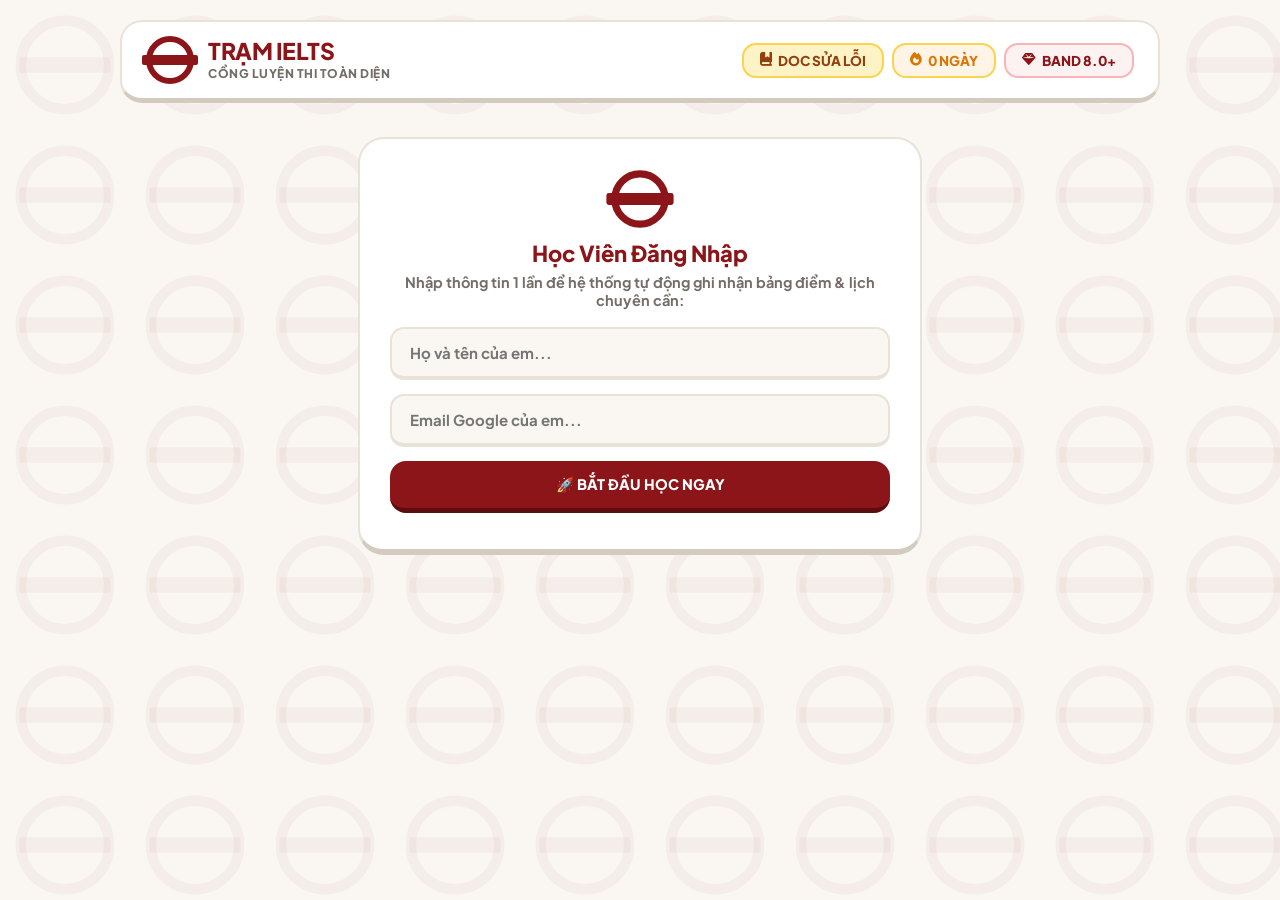
==== index.html @ 25948cd1 "Update index.html" ====
<!DOCTYPE html>
<html lang="vi">
<head>
  <meta charset="UTF-8">
  <meta name="viewport" content="width=device-width, initial-scale=1.0">
  <title>Trạm IELTS - Cổng Luyện Thi Toàn Diện</title>
  
  <!-- Font Plus Jakarta Sans: Chuẩn nét Duolingo, hỗ trợ 100% tiếng Việt -->
  <link rel="preconnect" href="https://fonts.googleapis.com">
  <link rel="preconnect" href="https://fonts.gstatic.com" crossorigin>
  <link href="https://fonts.googleapis.com/css2?family=Plus+Jakarta+Sans:wght@600;700;800;900&display=swap" rel="stylesheet">
  <link rel="stylesheet" href="https://cdnjs.cloudflare.com/ajax/libs/font-awesome/6.4.0/css/all.min.css">
  
  <link rel="stylesheet" href="css/base.css">
  <link rel="stylesheet" href="css/components.css">
  <link rel="stylesheet" href="curriculum-system/style-system.css">

  <style>
    /* ===================================================
       DUOLINGO X TRẠM IELTS THEME SYSTEM (CHỮ TO RÕ NÉT)
    =================================================== */
    :root {
      --bg-card: #FFFFFF;
      --bg-subcard: #F7F4EE;
      --border-color: #E6E0D6;
      --text-main: #261F1D;
      --text-muted: #756D68;
      --primary-blue: #0284C7;

      --bg-cream: #FAF7F2;
      --tram-red: #8B1518;
      --tram-red-hover: #A01B20;
      --tram-red-shadow: #5E0C0E;
      --duo-border: #E8E2D8;
      --duo-shadow: #D3CBC0;
    }

    body {
      background-color: var(--bg-cream) !important;
      background-image: url('data:image/svg+xml;utf8,<svg xmlns="http://www.w3.org/2000/svg" width="120" height="120" viewBox="0 0 100 100"><circle cx="50" cy="50" r="34" fill="none" stroke="%238B1518" stroke-width="8" opacity="0.045"/><rect x="15" y="44" width="70" height="12" rx="2" fill="%238B1518" opacity="0.045"/></svg>');
      background-repeat: repeat;
      background-size: 130px 130px;
      color: var(--text-main);
      font-family: 'Plus Jakarta Sans', system-ui, -apple-system, sans-serif !important;
      margin: 0;
      padding: 0;
    }

    .main-container {
      max-width: 1040px;
      margin: 0 auto;
      padding: 20px 18px 70px 18px;
    }

    /* TOP BAR DUOLINGO */
    .duo-topbar {
      display: flex;
      justify-content: space-between;
      align-items: center;
      background: #FFFFFF;
      border: 2.5px solid var(--duo-border);
      border-bottom: 5px solid var(--duo-shadow);
      border-radius: 22px;
      padding: 14px 24px;
      margin-bottom: 24px;
    }
    .brand-wrap { display: flex; align-items: center; gap: 14px; }
    .tram-roundel {
      width: 48px; height: 48px; border-radius: 50%; border: 6.5px solid var(--tram-red);
      position: relative; display: flex; align-items: center; justify-content: center;
      box-sizing: border-box; background: #FFFFFF; flex-shrink: 0;
    }
    .tram-roundel::after { content: ''; position: absolute; width: 56px; height: 10px; background: var(--tram-red); border-radius: 2px; }
    .brand-name { font-size: 23px; font-weight: 900; color: var(--tram-red); line-height: 1; letter-spacing: -0.5px; }
    .brand-tagline { font-size: 12px; font-weight: 800; color: var(--text-muted); margin-top: 4px; letter-spacing: 0.5px; }

    .duo-pill {
      display: inline-flex; align-items: center; gap: 6px; padding: 7px 16px;
      border-radius: 14px; font-weight: 900; font-size: 13.5px;
    }
    .pill-streak { background: #FFF4E5; color: #D97706; border: 2px solid #FCD34D; }
    .pill-red { background: #FDF2F2; color: var(--tram-red); border: 2px solid #F8B4B7; }

    /* DUOLINGO 3D BUTTONS */
    .btn-3d {
      border: none; border-radius: 16px; font-family: inherit; font-weight: 900; font-size: 14.5px;
      text-transform: uppercase; padding: 12px 24px; display: inline-flex; align-items: center;
      justify-content: center; gap: 8px; cursor: pointer; text-decoration: none; transition: all 0.08s ease;
      box-sizing: border-box; white-space: nowrap;
    }
    .btn-3d:active { transform: translateY(3px); box-shadow: none !important; }
    .btn-3d-red { background: var(--tram-red); color: #FFFFFF !important; border-bottom: 5px solid var(--tram-red-shadow); }
    .btn-3d-red:hover { background: var(--tram-red-hover); }
    .btn-3d-white { background: #FFFFFF; color: var(--text-main) !important; border: 2px solid var(--duo-border); border-bottom: 5px solid var(--duo-shadow); }

    /* KHUNG LOGIN */
    .login-box {
      background: #FFFFFF; border: 2.5px solid var(--duo-border); border-bottom: 6px solid var(--duo-shadow);
      border-radius: 26px; max-width: 500px; margin: 34px auto; padding: 36px 30px; text-align: center;
    }
    .duo-input {
      width: 100%; box-sizing: border-box; padding: 14px 18px; border: 2px solid var(--duo-border);
      border-bottom: 4px solid var(--duo-border); border-radius: 14px; font-size: 15px;
      font-family: inherit; font-weight: 700; color: var(--text-main); background: #FAF7F2; outline: none; margin-bottom: 14px;
    }
    .duo-input:focus { background: #FFFFFF; border-color: var(--tram-red); border-bottom-color: var(--tram-red-shadow); }

    .user-bar {
      background: #FFFFFF; border: 2.5px solid var(--duo-border); border-bottom: 5px solid var(--duo-shadow);
      border-radius: 20px; padding: 16px 22px; margin-bottom: 24px; display: flex; justify-content: space-between; align-items: center; flex-wrap: wrap; gap: 14px;
    }

    /* KHUNG LỊCH CHUYÊN CẦN */
    .history-section {
      background: #FFFFFF !important; border: 2.5px solid var(--duo-border) !important;
      border-bottom: 5px solid var(--duo-shadow) !important; border-radius: 22px !important;
      padding: 24px !important; margin-bottom: 30px !important;
    }
    .history-header-bar {
      display: flex; justify-content: space-between; align-items: center;
      padding-bottom: 14px; margin-bottom: 16px; border-bottom: 2px solid var(--bg-subcard); flex-wrap: wrap; gap: 10px;
    }
    .history-header-bar h3 { margin: 0; font-size: 19px; font-weight: 900; color: var(--tram-red); display: flex; align-items: center; gap: 10px; }

    /* CÁC CARD HỌC PHẦN */
    .section-headline { margin: 36px 0 18px 0; font-size: 21px; font-weight: 900; color: var(--text-main); display: flex; align-items: center; gap: 10px; }
    
    .module-card {
      border-radius: 22px; padding: 20px 24px; margin-bottom: 18px;
      display: flex; justify-content: space-between; align-items: center; flex-wrap: wrap; gap: 18px;
      color: #FFFFFF; transition: transform 0.1s ease;
    }
    .module-card:hover { transform: translateY(-2px); }
    .module-card h3 {
      margin: 0; font-size: 19px; font-weight: 900; color: #FFFFFF !important;
      display: flex; align-items: center; gap: 10px; flex-wrap: wrap;
    }
    .module-card p {
      margin: 6px 0 0 0; font-size: 14.5px; font-weight: 700; opacity: 0.95; line-height: 1.45;
    }
    .module-icon {
      width: 62px; height: 62px; border-radius: 18px; background: rgba(255, 255, 255, 0.22);
      border: 2px solid rgba(255, 255, 255, 0.35); display: flex; align-items: center; justify-content: center;
      font-size: 32px; flex-shrink: 0;
    }
    .module-badge-tag {
      font-size: 12px; font-weight: 900; padding: 4px 12px; border-radius: 14px;
      text-transform: uppercase; background: rgba(255, 255, 255, 0.28); color: #FFFFFF;
    }
    .btn-module-white {
      background: #FFFFFF !important; border: none; border-bottom: 4px solid rgba(0,0,0,0.2) !important;
      border-radius: 16px; padding: 12px 24px; font-weight: 900; font-size: 14.5px;
      text-transform: uppercase; text-decoration: none; cursor: pointer; white-space: nowrap;
      transition: all 0.08s ease; display: inline-flex; align-items: center; gap: 6px;
    }
    .btn-module-white:active { transform: translateY(2px); border-bottom-width: 2px !important; }

    /* MÀU SẮC 10 PHÂN HỆ */
    .mod-vocab { background: linear-gradient(135deg, #4F46E5, #6366F1); border: 2px solid #3730A3; border-bottom: 6px solid #312E81; }
    .mod-vocab .btn-module-white { color: #4338CA; }
    .mod-grammar { background: linear-gradient(135deg, #059669, #10B981); border: 2px solid #047857; border-bottom: 6px solid #065F46; }
    .mod-grammar .btn-module-white { color: #047857; }
    .mod-pre-listening { background: linear-gradient(135deg, #0891B2, #06B6D4); border: 2px solid #0E7490; border-bottom: 6px solid #155E75; }
    .mod-pre-listening .btn-module-white { color: #0891B2; }
    .mod-listening { background: linear-gradient(135deg, #0284C7, #38BDF8); border: 2px solid #0369A1; border-bottom: 6px solid #075985; }
    .mod-listening .btn-module-white { color: #0284C7; }
    .mod-pre-reading { background: linear-gradient(135deg, #EA580C, #F97316); border: 2px solid #C2410C; border-bottom: 6px solid #9A3412; }
    .mod-pre-reading .btn-module-white { color: #C2410C; }
    .mod-reading { background: linear-gradient(135deg, #8B1518, #B91C1C); border: 2px solid #630D10; border-bottom: 6px solid #45080A; }
    .mod-reading .btn-module-white { color: #8B1518; }
    .mod-pre-w1 { background: linear-gradient(135deg, #2563EB, #60A5FA); border: 2px solid #1D4ED8; border-bottom: 6px solid #1E40AF; }
    .mod-pre-w1 .btn-module-white { color: #1D4ED8; }
    .mod-pre-w2 { background: linear-gradient(135deg, #E11D48, #FB7185); border: 2px solid #BE123C; border-bottom: 6px solid #9F1239; }
    .mod-pre-w2 .btn-module-white { color: #BE123C; }
    .mod-w1 { background: linear-gradient(135deg, #0D9488, #14B8A6); border: 2px solid #0F766E; border-bottom: 6px solid #115E59; }
    .mod-w1 .btn-module-white { color: #0F766E; }
    .mod-w2 { background: linear-gradient(135deg, #7C3AED, #A78BFA); border: 2px solid #6D28D9; border-bottom: 6px solid #5B21B6; }
    .mod-w2 .btn-module-white { color: #6D28D9; }
    .mod-pre-s { background: linear-gradient(135deg, #9333EA, #C084FC); border: 2px solid #7E22CE; border-bottom: 6px solid #6B21A8; }
    .mod-pre-s .btn-module-white { color: #7E22CE; }
    .mod-speaking { background: linear-gradient(135deg, #D97706, #F59E0B); border: 2.5px solid #B45309; border-bottom: 6px solid #78350F; }
    .mod-speaking .btn-module-white { color: #B45309; }

    .module-card.is-locked { filter: grayscale(0.85); opacity: 0.65; }

    /* ADMIN */
    .admin-switch-bar { background: #FFFBEB; border: 2.5px solid #F59E0B; border-bottom: 5px solid #D97706; border-radius: 18px; padding: 14px 18px; margin-bottom: 22px; display: flex; justify-content: space-between; align-items: center; flex-wrap: wrap; gap: 10px; }
    .role-btn { padding: 8px 16px; border-radius: 12px; font-weight: 800; font-size: 13.5px; cursor: pointer; border: 2px solid #F59E0B; border-bottom: 4px solid #D97706; background: white; color: #92400E; }
    .role-btn.active { background: #D97706; color: white; border-color: #B45309; }
    .admin-panel { background: #FFFFFF; border: 2.5px solid #F59E0B; border-bottom: 5px solid #D97706; border-radius: 20px; padding: 22px; margin-bottom: 28px; }
    .admin-tab-btn { background: var(--bg-subcard); border: 2px solid var(--duo-border); border-bottom: 4px solid var(--duo-shadow); padding: 8px 16px; border-radius: 12px; font-weight: 800; font-size: 13.5px; cursor: pointer; color: var(--text-main); }
    .admin-tab-btn.active { background: var(--tram-red); color: white; border-color: var(--tram-red-shadow); }

    .student-card { border: 2px solid var(--duo-border); border-bottom: 4px solid var(--duo-shadow); border-radius: 14px; margin-bottom: 12px; background: #FFFFFF; overflow: hidden; }
    .student-card-header { padding: 12px 16px; background: #FAF7F2; display: flex; justify-content: space-between; align-items: center; cursor: pointer; font-weight: 800; }
    .date-accordion-header { padding: 10px 14px; background: var(--bg-subcard); font-weight: 800; font-size: 13.5px; display: flex; justify-content: space-between; align-items: center; cursor: pointer; }

    .switch { position: relative; display: inline-block; width: 44px; height: 24px; }
    .switch input { opacity: 0; width: 0; height: 0; }
    .slider { position: absolute; cursor: pointer; inset: 0; background-color: #CBD5E1; transition: .2s; border-radius: 24px; }
    .slider:before { position: absolute; content: ""; height: 18px; width: 18px; left: 3px; bottom: 3px; background-color: white; transition: .2s; border-radius: 50%; }
    input:checked + .slider { background-color: var(--tram-red); }
    input:checked + .slider:before { transform: translateX(20px); }
  </style>
</head>
<body>

<div class="main-container">

  <!-- TOP BAR -->
  <div class="duo-topbar">
    <div class="brand-wrap">
      <div class="tram-roundel"></div>
      <div>
        <div class="brand-name">TRẠM IELTS</div>
        <div class="brand-tagline">CỔNG LUYỆN THI TOÀN DIỆN</div>
      </div>
    </div>
    <div style="display: flex; align-items: center; gap: 8px; flex-wrap: wrap;">
      <a href="error-notebook.html" class="duo-pill" style="background: #FEF3C7; color: #92400E; border: 2px solid #FCD34D; text-decoration: none; cursor: pointer;">
        <i class="fa-solid fa-book-bookmark"></i> DOC SỬA LỖI
      </a>
      <span class="duo-pill pill-streak" id="streakCounterBadge"><i class="fa-solid fa-fire"></i> 0 NGÀY</span>
      <span class="duo-pill pill-red" id="studentStatusPill"><i class="fa-solid fa-gem"></i> BAND 8.0+</span>
    </div>
  </div>

  <!-- CỔNG ĐĂNG NHẬP -->
  <div id="authGateBox" class="login-box">
    <div class="tram-roundel" style="margin: 0 auto 16px auto; transform: scale(1.2);"></div>
    <h3 style="margin: 0 0 6px 0; font-size: 22px; font-weight: 900; color: var(--tram-red);">Học Viên Đăng Nhập</h3>
    <p style="margin: 0 0 18px 0; font-size: 14.5px; font-weight: 700; color: var(--text-muted);">
      Nhập thông tin 1 lần để hệ thống tự động ghi nhận bảng điểm & lịch chuyên cần:
    </p>
    <input type="text" id="loginNameInput" class="duo-input" placeholder="Họ và tên của em...">
    <input type="email" id="loginEmailInput" class="duo-input" placeholder="Email Google của em...">
    <button type="button" class="btn-3d btn-3d-red" onclick="handleStudentLogin()" style="width: 100%; padding: 14px;">
      🚀 BẮT ĐẦU HỌC NGAY
    </button>
  </div>

  <!-- KHU VỰC ĐÃ ĐĂNG NHẬP -->
  <div id="unlockedContentBox" style="display: none;">

    <div class="user-bar">
      <div style="display: flex; align-items: center; gap: 14px;">
        <div id="userAvatarChar" style="width: 44px; height: 44px; border-radius: 14px; background: #FDF2F2; color: var(--tram-red); border: 2px solid #F8B4B7; display: flex; align-items: center; justify-content: center; font-weight: 900; font-size: 18px;">
          H
        </div>
        <div>
          <h4 style="margin: 0; font-size: 17px; font-weight: 900; color: var(--text-main);" id="userNameDisplay">Học viên</h4>
          <p style="margin: 2px 0 0 0; font-size: 13.5px; font-weight: 700; color: var(--text-muted);" id="userEmailDisplay">email@gmail.com</p>
        </div>
      </div>

      <div style="display: flex; align-items: center; gap: 10px;">
        <span id="roleBadge" class="duo-pill pill-red">HỌC SINH</span>
        <button type="button" class="btn-3d btn-3d-white" onclick="handleStudentLogout()" style="padding: 8px 16px; font-size: 13px;">
          🚪 Đổi nick
        </button>
      </div>
    </div>

    <!-- THANH ADMIN -->
    <div id="adminSwitchBar" class="admin-switch-bar" style="display: none;">
      <div>
        <b style="color: #92400e; font-size: 15px;"><i class="fa-solid fa-shield-halved"></i> BẢNG ĐIỀU KHIỂN QUẢN TRỊ VIÊN</b>
        <div style="font-size: 12.5px; font-weight: 700; color: #b45309; margin-top: 2px;">Tài khoản được cấp toàn quyền quản trị hệ thống Trạm IELTS</div>
      </div>
      <div style="display: flex; gap: 8px;">
        <button type="button" class="role-btn active" id="btnViewStudent" onclick="switchMainView('student')">👨‍🎓 Chế độ Học viên</button>
        <button type="button" class="role-btn" id="btnViewAdmin" onclick="switchMainView('admin')">🛠️ Chế độ Quản trị</button>
      </div>
    </div>

    <!-- VIEW ADMIN -->
    <div id="adminPanelSection" class="admin-panel" style="display: none;">
      <div style="display: flex; gap: 10px; margin-bottom: 16px; border-bottom: 2px solid var(--duo-border); padding-bottom: 12px;">
        <button type="button" class="admin-tab-btn active" id="btnAdminTabStudents" onclick="switchAdminTab('students')">👥 Danh Sách Học Sinh</button>
        <button type="button" class="admin-tab-btn" id="btnAdminTabModules" onclick="switchAdminTab('modules')">⚙️ Bật / Tắt Phân Hệ</button>
      </div>

      <div id="adminTabContentStudents">
        <div style="display: flex; justify-content: space-between; align-items: center; margin-bottom: 14px; flex-wrap: wrap; gap: 10px;">
          <div>
            <h4 style="margin: 0; font-size: 16px; font-weight: 900;">📋 Bảng theo dõi bài tập học sinh:</h4>
            <span style="font-size: 13px; font-weight: 700; color: var(--text-muted);">Bấm vào học sinh để xem chi tiết bài làm từng ngày</span>
          </div>
          <input type="text" id="adminStudentSearch" oninput="filterAdminStudents()" class="duo-input" placeholder="🔍 Tìm theo Tên hoặc Email..." style="width: 260px; padding: 10px 14px; margin-bottom: 0;">
        </div>
        <div id="adminStudentsContainer">
          <div style="text-align: center; padding: 25px; font-weight: 700; color: var(--text-muted);">⏳ Đang đồng bộ toàn bộ học sinh từ Google Drive...</div>
        </div>
      </div>

      <div id="adminTabContentModules" style="display: none;">
        <h4 style="margin: 0 0 12px 0; font-size: 16px; font-weight: 900;">⚙️ Quản lý trạng thái phân hệ học tập:</h4>
        <div id="adminModuleToggleList" style="display: flex; flex-direction: column; gap: 10px;"></div>
      </div>
    </div>

    <!-- VIEW HỌC VIÊN -->
    <div id="studentViewSection">
      
      <!-- 1. KHỐI LỘ TRÌNH TỰ ĐỘNG CỦA HỆ THỐNG -->
      <div id="roadmapSectionMount"></div>

      <!-- 2. KHUNG BÀI TẬP ĐÃ LÀM HÔM NAY & LỊCH CHUYÊN CẦN -->
      <div class="history-section">
        <div class="history-header-bar">
          <h3>
            <i class="fa-solid fa-calendar-check"></i> BÀI TẬP ĐÃ NỘP HÔM NAY & LỊCH CHUYÊN CẦN
          </h3>
          <span id="totalAttemptsBadge" class="duo-pill pill-red">
            0 bài hôm nay
          </span>
        </div>
        
        <div id="historyResultsList"></div>
      </div>

      <!-- TIÊU ĐỀ LỘ TRÌNH 10 PHÂN HỆ -->
      <div class="section-headline">
        <i class="fa-solid fa-map-location-dot" style="color: var(--tram-red);"></i> CÁC PHÂN HỆ LUYỆN THI (BẤM VÀO ĐỂ BẮT ĐẦU)
      </div>

      <!-- 1. TỪ VỰNG -->
      <div class="module-card mod-vocab" id="mod_vocab">
        <div style="display: flex; align-items: center; gap: 18px;">
          <div class="module-icon">🧠</div>
          <div>
            <h3>1. TỪ VỰNG THÔNG MINH (SPACED REPETITION) <span class="module-badge-tag">CORE</span></h3>
            <p>5 Hũ trí nhớ lặp lại ngắt quãng • Bảng xếp hạng thi đua • Giữ chuỗi Streak 🔥</p>
          </div>
        </div>
        <a href="vocab/index-v.html" class="btn-module-white">HỌC TIẾP &rarr;</a>
      </div>

      <!-- 2. NGỮ PHÁP -->
      <div class="module-card mod-grammar" id="mod_grammar">
        <div style="display: flex; align-items: center; gap: 18px;">
          <div class="module-icon">📐</div>
          <div>
            <h3>2. NGỮ PHÁP TRỌNG TÂM IELTS <span class="module-badge-tag">NỀN TẢNG</span></h3>
            <p>Cấu trúc câu phức, mệnh đề quan hệ, đảo ngữ và các bẫy ngữ pháp thường gặp</p>
          </div>
        </div>
        <a href="grammar/index-g.html" class="btn-module-white">BẮT ĐẦU &rarr;</a>
      </div>

      <!-- 3. PRE-LISTENING -->
      <div class="module-card mod-pre-listening" id="mod_pre_listening">
        <div style="display: flex; align-items: center; gap: 18px;">
          <div class="module-icon">👂</div>
          <div>
            <h3>3. PRE-LISTENING (CHÉP CHÍNH TẢ & PHẢN XẠ) <span class="module-badge-tag">PREPARATION</span></h3>
            <p>Luyện nối âm, nuốt âm, số liệu, tên riêng & Dictation từng câu trước khi vào đề</p>
          </div>
        </div>
        <a href="pre-listening/index-pl.html" class="btn-module-white">BẮT ĐẦU &rarr;</a>
      </div>

      <!-- 4. IELTS LISTENING -->
      <div class="module-card mod-listening" id="mod_listening">
        <div style="display: flex; align-items: center; gap: 18px;">
          <div class="module-icon">🎧</div>
          <div>
            <h3>4. IELTS LISTENING (AUDIO-SYNC) <span class="module-badge-tag">CAM 17 - 21</span></h3>
            <p>Audio chạy đồng bộ Transcript • Nhấp câu nghe ngay • Tự động chấm điểm</p>
          </div>
        </div>
        <a href="listening/listening.html" class="btn-module-white">LUYỆN ĐỀ &rarr;</a>
      </div>

      <!-- 5. PRE-READING -->
      <div class="module-card mod-pre-reading" id="mod_pre_reading">
        <div style="display: flex; align-items: center; gap: 18px;">
          <div class="module-icon">🔍</div>
          <div>
            <h3>5. PRE-READING (SKIMMING & SCANNING) <span class="module-badge-tag">KỸ NĂNG</span></h3>
            <p>Phương pháp định vị từ khóa (Keywords), đọc lướt nắm ý và xử lý bài đọc dài</p>
          </div>
        </div>
        <a href="pre-reading/index-pr.html" class="btn-module-white">BẮT ĐẦU &rarr;</a>
      </div>

      <!-- 6. IELTS READING -->
      <div class="module-card mod-reading" id="mod_reading">
        <div style="display: flex; align-items: center; gap: 18px;">
          <div class="module-icon">📖</div>
          <div>
            <h3>6. PHÒNG THI IELTS READING <span class="module-badge-tag">CAM 17 - 21</span></h3>
            <p>Tự động chấm điểm • AI Trợ giảng giải thích câu sai • Lưu tiến độ đám mây</p>
          </div>
        </div>
        <a href="reading/reading.html" class="btn-module-white">LUYỆN ĐỀ &rarr;</a>
      </div>

      <!-- 7A. PRE-WRITING TASK 1 -->
      <div class="module-card mod-pre-w1" id="mod_pre_writing_t1">
        <div style="display: flex; align-items: center; gap: 18px;">
          <div class="module-icon">📊</div>
          <div>
            <h3>7A. PRE-WRITING TASK 1 (DỊCH SONG NGỮ) <span class="module-badge-tag">TASK 1 NỀN TẢNG</span></h3>
            <p>Dạng Line, Bar, Pie, Table, Process • Đối chiếu mẫu Band 6-7-8 • AI Sửa 2 tầng</p>
          </div>
        </div>
        <a href="pre-writing/index-pwt1.html" class="btn-module-white">BẮT ĐẦU &rarr;</a>
      </div>

      <!-- 7B. PRE-WRITING TASK 2 -->
      <div class="module-card mod-pre-w2" id="mod_pre_writing_t2">
        <div style="display: flex; align-items: center; gap: 18px;">
          <div class="module-icon">📝</div>
          <div>
            <h3>7B. PRE-WRITING TASK 2 (DỊCH LUẬN & Ý TƯỞNG) <span class="module-badge-tag">TASK 2 ESSAY</span></h3>
            <p>Opinion, Discussion, Problem-Solution • Rèn tư duy phản biện & Paraphrase học thuật</p>
          </div>
        </div>
        <a href="pre-writing/index-pwt2.html" class="btn-module-white">BẮT ĐẦU &rarr;</a>
      </div>

      <!-- 8A. WRITING TASK 1 -->
      <div class="module-card mod-w1" id="mod_writing_t1">
        <div style="display: flex; align-items: center; gap: 18px;">
          <div class="module-icon">📊</div>
          <div>
            <h3>8A. IELTS WRITING TASK 1 (TRẠM HƯỚNG DẪN) <span class="module-badge-tag">BAND 8.0+</span></h3>
            <p>Kho 133 đề thi thật • Hướng dẫn viết từng câu • Tự lực bấm giờ • AI Chấm 2 tầng</p>
          </div>
        </div>
        <a href="writing task 1/index-t1.html" class="btn-module-white">VIẾT BÀI &rarr;</a>
      </div>

      <!-- 8B. WRITING TASK 2 -->
      <div class="module-card mod-w2" id="mod_writing_t2">
        <div style="display: flex; align-items: center; gap: 18px;">
          <div class="module-icon">📝</div>
          <div>
            <h3>8B. IELTS WRITING TASK 2 (TRẠM HƯỚNG DẪN) <span class="module-badge-tag">BAND 8.0+ MASTER</span></h3>
            <p>Kho đề thi thật 5 dạng bài • Hướng dẫn chi tiết từng câu • AI Sửa 2 tầng chuyên sâu</p>
          </div>
        </div>
        <a href="writing task 2/index-t2.html" class="btn-module-white">VIẾT BÀI &rarr;</a>
      </div>

      <!-- 9. PRE-SPEAKING -->
      <div class="module-card mod-pre-s" id="mod_pre_speaking">
        <div style="display: flex; align-items: center; gap: 18px;">
          <div class="module-icon">🗣️</div>
          <div>
            <h3>9. PRE-SPEAKING (IPA & SHADOWING NÓI ĐUỔI) <span class="module-badge-tag">PRONUNCIATION</span></h3>
            <p>Chuẩn hóa 44 âm IPA, trọng âm từ, ngữ điệu câu và phản xạ kéo dài câu trả lời</p>
          </div>
        </div>
        <a href="pre-speaking/index-ps.html" class="btn-module-white">LUYỆN ÂM &rarr;</a>
      </div>

      <!-- 10. IELTS SPEAKING -->
      <div class="module-card mod-speaking" id="mod_speaking">
        <div style="display: flex; align-items: center; gap: 18px;">
          <div class="module-icon" style="background: rgba(255,255,255,0.25);">🎙️</div>
          <div>
            <h3>10. PHÒNG LUYỆN NÓI IELTS SPEAKING 2 TẦNG <span class="module-badge-tag" style="background: #FFFFFF; color: #B45309;">AI EXAMINER</span></h3>
            <p>Ký âm giọng nói tức thì (Speech-to-Text) • Sửa phát âm & ngữ pháp ➔ Nâng cấp Collocation Band 8.0+</p>
          </div>
        </div>
        <a href="speaking/index-s.html" class="btn-module-white">VÀO PHÒNG NÓI &rarr;</a>
      </div>

    </div>
  </div>
</div>

<!-- =========================================================================
     MODAL KÍCH HOẠT QUYỀN HỌC VIÊN QUA ZALO (CONVERSION GATE MODAL)
     ========================================================================= -->
<div id="zaloConversionModal" style="display:none; position:fixed; inset:0; z-index:99999; background:rgba(15, 23, 42, 0.75); backdrop-filter:blur(6px); align-items:center; justify-content:center; padding:16px;">
  <div style="background:#FFFFFF; border:3px solid #E8E2D8; border-bottom:7px solid #D3CBC0; border-radius:26px; max-width:440px; width:100%; padding:26px 22px; text-align:center; position:relative; box-shadow:0 20px 40px rgba(0,0,0,0.3); font-family:'Plus Jakarta Sans', system-ui, sans-serif;">
    
    <button type="button" onclick="window.closeZaloModal()" style="position:absolute; top:14px; right:16px; background:#F1ECE6; border:none; width:34px; height:34px; border-radius:50%; font-weight:900; color:#7E7672; cursor:pointer; font-size:16px;">✕</button>

    <div style="width:60px; height:60px; border-radius:50%; background:#FFF4E5; border:3px solid #FCD34D; display:flex; align-items:center; justify-content:center; margin:0 auto 12px auto; font-size:26px;">
      🔒
    </div>

    <h3 style="margin:0 0 6px 0; color:#8B1518; font-size:20px; font-weight:900;">
      MỞ KHÓA BÀI HỌC & AI CHẤM
    </h3>
    <p id="lockFeatureNotice" style="margin:0 0 16px 0; font-size:13.5px; font-weight:700; color:#64748B;">
      Phân hệ này cần được Thầy Phúc kích hoạt để sử dụng toàn bộ tính năng và AI sửa bài.
    </p>

    <div style="background:#F0F9FF; border:2px dashed #0284C7; border-radius:14px; padding:10px 14px; margin-bottom:16px;">
      <div style="font-size:11.5px; font-weight:800; color:#0369A1; text-transform:uppercase;">Mã Định Danh Học Viên Của Em</div>
      <div style="display:flex; align-items:center; justify-content:center; gap:8px; margin-top:2px;">
        <span id="lockStudentIdDisplay" style="font-size:22px; font-weight:900; color:#0C4A6E; letter-spacing:1px;">TR-4821</span>
        <button type="button" onclick="window.copyStudentId()" style="background:#0284C7; color:white; border:none; padding:4px 10px; border-radius:6px; font-size:11.5px; font-weight:800; cursor:pointer;">Sao chép</button>
      </div>
    </div>

    <!-- ẢNH DANH THIẾP QR ZALO CỦA BẠN (ĐƯỜNG DẪN: assets/zalo-qr.png) -->
    <div style="margin-bottom:16px;">
      <div style="font-size:12.5px; font-weight:800; color:#334155; margin-bottom:8px;">Quét mã QR Zalo Thầy Phúc để kích hoạt:</div>
      <img src="assets/zalo-qr.png" onerror="this.onerror=null; this.src='zalo-qr.png';" alt="QR Zalo Đinh Nguyên Phúc" style="width:170px; height:170px; border-radius:14px; border:2px solid #E8E2D8; object-fit:cover; margin:0 auto; display:block;">
    </div>

    <a id="btnOpenZaloApp" href="https://zalo.me/0967561243" target="_blank" style="background:#0068FF; color:#FFFFFF; text-decoration:none; padding:13px 20px; border-radius:14px; font-weight:900; font-size:14.5px; display:flex; align-items:center; justify-content:center; gap:8px; border-bottom:4px solid #004EC4; margin-bottom:12px;">
      <i class="fa-solid fa-comment-dots"></i> Nhắn Tin Zalo Thầy Phúc (0967 561 243)
    </a>

    <div style="font-size:12px; font-weight:700; color:#64748B;">
      Thầy đã duyệt mã của em? 
      <a href="javascript:location.reload()" style="color:#8B1518; font-weight:900; text-decoration:underline;">Bấm vào đây để tải lại trang</a>
    </div>

  </div>
</div>

<!-- =========================================================================
     THANH QUẢN TRỊ NỔI BÍ MẬT (CHỈ HIỆN KHI URL CÓ ?admin=...)
     ========================================================================= -->
<div id="floatingAdminBar" style="display:none; position:fixed; bottom:0; left:0; right:0; z-index:999999; background:#0F172A; color:#FFFFFF; border-top:3.5px solid #F59E0B; padding:10px 18px; justify-content:space-between; align-items:center; flex-wrap:wrap; gap:10px; font-family:monospace; font-size:13px; box-shadow:0 -4px 20px rgba(0,0,0,0.5);">
  <div style="display:flex; align-items:center; gap:10px;">
    <span style="background:#D97706; color:white; padding:3px 8px; border-radius:6px; font-weight:bold;">🛠️ TRẠM ADMIN TOOLBAR</span>
    <span>Học viên hiện tại: <b id="adminCurrentTabId" style="color:#38BDF8;">TR-....</b></span>
  </div>

  <div style="display:flex; align-items:center; gap:8px;">
    <input type="text" id="adminInputStudentCode" placeholder="Nhập mã TR-xxxx..." style="background:#1E293B; border:1px solid #475569; color:#FFFFFF; padding:6px 10px; border-radius:8px; outline:none; font-family:inherit; width:130px; font-weight:bold;">
    
    <button type="button" onclick="window.adminSetStatus('active')" style="background:#16A34A; color:white; border:none; padding:6px 14px; border-radius:8px; font-weight:bold; cursor:pointer;">
      ✓ Duyệt Active
    </button>

    <button type="button" onclick="window.adminSetStatus('locked')" style="background:#EF4444; color:white; border:none; padding:6px 14px; border-radius:8px; font-weight:bold; cursor:pointer;">
      🔒 Khóa Lại
    </button>
  </div>
</div>

<script type="module">
  import { CONFIG } from './js/config.js';
  import { stateManager } from './js/state.js';
  import { curriculumUI } from './curriculum-system/ui-system.js';

  let rawAdminAttempts = [];
  let studentsMap = {};
  let systemSettings = { modules: {} };

  // =========================================================================
  // 1. CƠ CHẾ SINH MÃ HỌC VIÊN TR-XXXX & KIỂM TRA QUYỀN TRUY CẬP (FREEMIUM)
  // =========================================================================
  function getOrCreateStudentId() {
    let id = localStorage.getItem('tram_student_id');
    if (!id) {
      const randNum = Math.floor(1000 + Math.random() * 9000);
      id = `TR-${randNum}`;
      localStorage.setItem('tram_student_id', id);
    }
    return id;
  }

  const currentStudentId = getOrCreateStudentId();

  function isStudentUnlocked() {
    const user = stateManager.getUser();
    if (checkIsAdmin(user.email)) return true;
    return localStorage.getItem('tram_access_status') === 'active';
  }

  window.openZaloModal = (featureTitle = 'Bài học & AI Chấm') => {
    const modal = document.getElementById('zaloConversionModal');
    const notice = document.getElementById('lockFeatureNotice');
    const idEl = document.getElementById('lockStudentIdDisplay');
    if (idEl) idEl.innerText = currentStudentId;
    if (notice) notice.innerHTML = `Để làm <b>${featureTitle}</b> và dùng AI sửa bài 2 tầng, em hãy gửi mã học viên cho Thầy nhé!`;
    if (modal) modal.style.display = 'flex';
  };

  window.closeZaloModal = () => {
    const modal = document.getElementById('zaloConversionModal');
    if (modal) modal.style.display = 'none';
  };

  window.copyStudentId = () => {
    navigator.clipboard.writeText(currentStudentId).then(() => {
      alert(`Đã copy mã học viên: ${currentStudentId}. Em hãy gửi qua Zalo cho Thầy nhé!`);
    });
  };

  // Khởi động Floating Admin Toolbar nếu có ?admin=...
  function initFloatingAdminToolbar() {
    const params = new URLSearchParams(window.location.search);
    if (params.has('admin')) {
      const bar = document.getElementById('floatingAdminBar');
      const tabIdEl = document.getElementById('adminCurrentTabId');
      const inputEl = document.getElementById('adminInputStudentCode');
      if (bar) bar.style.display = 'flex';
      if (tabIdEl) tabIdEl.innerText = currentStudentId;
      if (inputEl) inputEl.value = currentStudentId;
    }
  }

  window.adminSetStatus = (status) => {
    const code = document.getElementById('adminInputStudentCode')?.value.trim() || currentStudentId;
    if (code === currentStudentId) {
      localStorage.setItem('tram_access_status', status);
      alert(`Đã cập nhật mã [${code}] sang trạng thái: ${status.toUpperCase()}!`);
      location.reload();
    } else {
      alert(`Đã lưu thay đổi cho mã [${code}] sang: ${status.toUpperCase()}`);
    }
  };

  // =========================================================================
  // 2. SỬA TRIỆT ĐỂ NÚT "XEM LẠI" (ĐIỀU HƯỚNG CHÍNH XÁC VÀO BÀI ĐÃ LÀM)
  // =========================================================================
  function resolveReviewPageUrl(pageUrl, attemptId = '', email = '') {
    if (!pageUrl) return `reading/runner-reading.html?attemptId=${attemptId}&email=${encodeURIComponent(email)}`;

    let target = pageUrl;

    // Chuẩn hóa đường dẫn tương đối
    if (target.startsWith('runner-reading.html')) target = 'reading/' + target;
    if (target.startsWith('runner-listening.html')) target = 'listening/' + target;

    const sep = target.includes('?') ? '&' : '?';
    let finalUrl = target;

    if (attemptId && !finalUrl.includes('attemptId=')) {
      finalUrl += `${sep}attemptId=${attemptId}`;
    }
    if (email && !finalUrl.includes('email=')) {
      const sep2 = finalUrl.includes('?') ? '&' : '?';
      finalUrl += `${sep2}email=${encodeURIComponent(email)}`;
    }
    return finalUrl;
  }

  function checkIsAdmin(email) {
    if (!email) return false;
    return (CONFIG.ADMIN_EMAILS || []).map(e => e.toLowerCase().trim()).includes(email.toLowerCase().trim());
  }

  // =========================================================================
  // 3. ĐĂNG NHẬP & PHÂN QUYỀN GIAO DIỆN
  // =========================================================================
  window.handleStudentLogin = () => {
    const name = document.getElementById('loginNameInput').value.trim();
    const email = document.getElementById('loginEmailInput').value.trim().toLowerCase();
    if (!email) { alert("⚠️ Vui lòng nhập Email để hệ thống lưu bảng điểm!"); return; }
    stateManager.saveUser(name || 'Học viên', email);
    checkAuthStatus();
  };

  window.handleStudentLogout = () => {
    if (confirm("Em có muốn đổi tài khoản học viên khác không?")) {
      localStorage.removeItem(CONFIG.STORAGE_KEYS.STUDENT_NAME);
      localStorage.removeItem(CONFIG.STORAGE_KEYS.STUDENT_EMAIL);
      checkAuthStatus();
    }
  };

  function checkAuthStatus() {
    const user = stateManager.getUser();
    if (user.email) {
      document.getElementById('authGateBox').style.display = 'none';
      document.getElementById('unlockedContentBox').style.display = 'block';
      document.getElementById('userNameDisplay').innerText = user.name || 'Học viên';
      document.getElementById('userEmailDisplay').innerText = user.email;

      const avatarChar = (user.name || 'H').charAt(0).toUpperCase();
      const avatarBadge = document.getElementById('userAvatarChar');
      if (avatarBadge) avatarBadge.innerText = avatarChar;

      const isAdmin = checkIsAdmin(user.email);
      const roleBadge = document.getElementById('roleBadge');
      const adminSwitch = document.getElementById('adminSwitchBar');
      const statusPill = document.getElementById('studentStatusPill');

      if (isAdmin) {
        roleBadge.innerText = "👑 QUẢN TRỊ VIÊN";
        roleBadge.className = "duo-pill pill-streak";
        adminSwitch.style.display = "flex";
      } else {
        const isUnlocked = isStudentUnlocked();
        roleBadge.innerText = isUnlocked ? `HỌC VIÊN (${currentStudentId})` : `KHÁCH (${currentStudentId})`;
        roleBadge.className = isUnlocked ? "duo-pill pill-streak" : "duo-pill pill-red";
        adminSwitch.style.display = "none";

        if (statusPill) {
          statusPill.innerHTML = isUnlocked ? `<i class="fa-solid fa-circle-check"></i> ĐÃ DUYỆT` : `<i class="fa-solid fa-lock"></i> CHƯA DUYỆT`;
        }
      }

      loadModuleSettings();
      syncAndRenderHistory(user.email);
      curriculumUI.render('roadmapSectionMount');
      initFloatingAdminToolbar();
      bindModuleGateInterceptors();
    } else {
      document.getElementById('authGateBox').style.display = 'block';
      document.getElementById('unlockedContentBox').style.display = 'none';
    }
  }

  // Chặn học sinh bấm vào phân hệ nếu chưa được active (Freemium Gate)
  function bindModuleGateInterceptors() {
    const isUnlocked = isStudentUnlocked();

    document.querySelectorAll('.module-card').forEach(card => {
      const btn = card.querySelector('.btn-module-white');
      const title = card.querySelector('h3')?.innerText || 'Bài học';

      if (btn && !isUnlocked) {
        btn.onclick = (e) => {
          e.preventDefault();
          window.openZaloModal(title);
        };
      }
    });
  }

  window.switchMainView = (view) => {
    const studentSec = document.getElementById('studentViewSection');
    const adminSec = document.getElementById('adminPanelSection');
    const btnS = document.getElementById('btnViewStudent');
    const btnA = document.getElementById('btnViewAdmin');

    if (view === 'admin') {
      studentSec.style.display = 'none';
      adminSec.style.display = 'block';
      btnA.classList.add('active');
      btnS.classList.remove('active');
      loadAdminData();
    } else {
      studentSec.style.display = 'block';
      adminSec.style.display = 'none';
      btnS.classList.add('active');
      btnA.classList.remove('active');
    }
  };

  window.switchAdminTab = (tab) => {
    const tabStudents = document.getElementById('adminTabContentStudents');
    const tabModules = document.getElementById('adminTabContentModules');
    const btnS = document.getElementById('btnAdminTabStudents');
    const btnM = document.getElementById('btnAdminTabModules');

    if (tab === 'modules') {
      tabStudents.style.display = 'none';
      tabModules.style.display = 'block';
      btnM.classList.add('active');
      btnS.classList.remove('active');
      renderAdminModuleToggles();
    } else {
      tabStudents.style.display = 'block';
      tabModules.style.display = 'none';
      btnS.classList.add('active');
      btnM.classList.remove('active');
    }
  };

  async function loadAdminData() {
    const user = stateManager.getUser();
    const container = document.getElementById('adminStudentsContainer');

    let localAttempts = [];
    try {
      localAttempts = JSON.parse(localStorage.getItem('ielts_local_history') || '[]');
    } catch(e) {}

    let cloudAttempts = [];
    if (CONFIG.DRIVE_STORAGE_URL) {
      try {
        const res = await fetch(CONFIG.DRIVE_STORAGE_URL, {
          method: "POST",
          headers: { "Content-Type": "text/plain;charset=utf-8" },
          body: JSON.stringify({ action: "admin_get_all", adminEmail: user.email })
        });
        const data = await res.json();
        if (data && data.success && Array.isArray(data.attempts)) {
          cloudAttempts = data.attempts;
        }
      } catch (err) {
        console.warn("⚠️ Dùng dữ liệu trên máy:", err);
      }
    }

    const combinedMap = new Map();
    [...localAttempts, ...cloudAttempts].forEach(item => {
      if (item && item.id) combinedMap.set(item.id, item);
    });

    rawAdminAttempts = Array.from(combinedMap.values()).sort((a, b) => (b.id || '').localeCompare(a.id || ''));

    if (rawAdminAttempts.length === 0) {
      container.innerHTML = `<div style="text-align:center; padding:25px; font-weight:700; color:var(--text-muted);">Chưa có học sinh nào nộp bài tập trong hệ thống.</div>`;
      return;
    }

    studentsMap = {};
    rawAdminAttempts.forEach(att => {
      const email = (att.studentEmail || "no_email").toLowerCase().trim();
      if (!studentsMap[email]) {
        studentsMap[email] = {
          name: att.studentName || "Học viên",
          email: email,
          attempts: []
        };
      }
      studentsMap[email].attempts.push(att);
    });

    renderAdminStudentsList(Object.values(studentsMap));
  }

  function renderAdminStudentsList(studentsList) {
    const container = document.getElementById('adminStudentsContainer');
    if (studentsList.length === 0) {
      container.innerHTML = `<div style="text-align:center; padding:20px; font-weight:700; color:var(--text-muted);">Không tìm thấy học sinh nào phù hợp!</div>`;
      return;
    }

    let html = '';
    studentsList.forEach(st => {
      const safeEmailKey = st.email.replace(/[^a-zA-Z0-9]/g, '_');
      const initial = (st.name || 'H').charAt(0).toUpperCase();
      const dateTreeHtml = renderStudentDateTreeHtml(st.attempts, st.email, safeEmailKey);

      const rKey = `ielts_roadmap_data_${st.email.toLowerCase().trim()}`;
      const rRaw = localStorage.getItem(rKey);
      let rBadge = '';
      if (rRaw) {
        try {
          const rData = JSON.parse(rRaw);
          const done = rData.completedNodeIds ? rData.completedNodeIds.length : 0;
          const total = rData.totals ? rData.totals.nodeCount : 858;
          const pct = Math.round((done / total) * 100);
          rBadge = `<span style="font-size:12px; background:#DCFCE7; color:#166534; padding:4px 10px; border-radius:12px; font-weight:900; border:1px solid #86EFAC;">
            🎯 ${done}/${total} (${pct}%) • ${rData.speedProfile?.toUpperCase() || 'NORMAL'}
          </span>`;
        } catch(e) {}
      } else {
        rBadge = `<span style="font-size:12px; background:#F1ECE6; color:#7E7672; padding:4px 10px; border-radius:12px; font-weight:800;">Chưa tạo lộ trình</span>`;
      }

      html += `
        <div class="student-card">
          <div class="student-card-header" onclick="window.toggleStudentAccordion('${safeEmailKey}')">
            <div style="display:flex; align-items:center; gap: 14px;">
              <div style="width: 42px; height: 42px; border-radius: 12px; background: #FDF2F2; color: var(--tram-red); display:flex; align-items:center; justify-content:center; font-weight:900; font-size:16px;">${initial}</div>
              <div>
                <b style="font-size: 16px; color: var(--text-main);">${st.name}</b>
                <div style="font-size: 13px; color: var(--tram-red); font-weight:800; margin-top: 2px;">✉️ ${st.email}</div>
              </div>
            </div>
            <div style="display:flex; align-items:center; gap: 10px; flex-wrap:wrap;">
              ${rBadge}
              <span class="duo-pill pill-red" style="font-size: 12px; padding: 4px 10px;">
                ${st.attempts.length} bài đã nộp
              </span>
              <span id="st_icon_${safeEmailKey}" style="font-size: 12px; color: #7E7672;">▼</span>
            </div>
          </div>

          <div id="st_body_${safeEmailKey}" style="display: none; padding: 16px; border-top: 2px solid var(--duo-border); background: #FFFFFF;">
            ${dateTreeHtml}
          </div>
        </div>
      `;
    });

    container.innerHTML = html;
  }

  function renderStudentDateTreeHtml(attempts, email, safeEmailKey) {
    const groups = {};
    attempts.forEach(att => {
      let datePart = "Gần đây";
      const m = att.timestamp?.match(/(\d{2}\/\d{2}\/\d{4})/);
      if (m) datePart = m[1];
      if (!groups[datePart]) groups[datePart] = [];
      groups[datePart].push(att);
    });

    let html = '';
    let isFirstDate = true;

    for (const date in groups) {
      const safeDateId = safeEmailKey + '_' + date.replace(/[^a-zA-Z0-9]/g, '_');
      const displayStyle = isFirstDate ? 'block' : 'none';
      const arrowIcon = isFirstDate ? '▼' : '▶';

      html += `
        <div style="margin-bottom: 10px; border: 2px solid var(--duo-border); border-radius: 14px; overflow: hidden;">
          <div class="date-accordion-header" onclick="window.toggleStudentDateGroup('${safeDateId}')">
            <span style="display: flex; align-items: center; gap: 8px;">
              <span id="icon_${safeDateId}" style="color: var(--tram-red); font-size: 12px;">${arrowIcon}</span>
              <span>📅 Ngày ${date}</span>
            </span>
            <span style="font-size: 12px; background: #E5DFD5; color: var(--text-main); padding: 3px 10px; border-radius: 10px; font-weight: 900;">
              ${groups[date].length} bài
            </span>
          </div>
          <div id="content_${safeDateId}" style="display: ${displayStyle}; padding: 10px 16px; border-top: 1px solid var(--duo-border);">
      `;

      groups[date].forEach(att => {
        const reviewLink = resolveReviewPageUrl(att.pageUrl, att.id, email);

        html += `
          <div style="display: flex; justify-content: space-between; align-items: center; padding: 12px 0; border-bottom: 1px dashed var(--duo-border); flex-wrap: wrap; gap: 10px;">
            <div>
              <b style="color: var(--text-main); font-size: 14.5px;">📝 ${att.testTitle}</b>
              <div style="font-size: 12.5px; font-weight: 700; color: var(--text-muted); margin-top: 3px;">
                ⏱️ Nộp lúc: <b>${att.timestamp}</b> • Làm trong: <b>${att.timeSpent || 'N/A'}</b>
              </div>
            </div>
            <div style="display: flex; align-items: center; gap: 10px;">
              <span class="score-pill" style="font-size: 13px; padding: 4px 10px; background: #16A34A; color: white; border-radius: 10px; font-weight: 800;">Điểm: ${att.score}</span>
              <a href="${reviewLink}" target="_blank" class="btn-review" style="font-size: 13px; padding: 6px 12px; background: #0284C7; color: white; text-decoration: none; border-radius: 10px; font-weight: 800;">👁️ Xem bài</a>
            </div>
          </div>
        `;
      });

      html += `</div></div>`;
      isFirstDate = false;
    }

    return html;
  }

  window.toggleStudentAccordion = (safeEmailKey) => {
    const body = document.getElementById(`st_body_${safeEmailKey}`);
    const icon = document.getElementById(`st_icon_${safeEmailKey}`);
    if (!body) return;
    const isHidden = body.style.display === 'none';
    body.style.display = isHidden ? 'block' : 'none';
    if (icon) icon.innerText = isHidden ? '▲' : '▼';
  };

  window.toggleStudentDateGroup = (safeDateId) => {
    const content = document.getElementById(`content_${safeDateId}`);
    const icon = document.getElementById(`icon_${safeDateId}`);
    if (!content) return;
    const isHidden = content.style.display === 'none';
    content.style.display = isHidden ? 'block' : 'none';
    if (icon) icon.innerText = isHidden ? '▼' : '▶';
  };

  window.filterAdminStudents = () => {
    const q = document.getElementById('adminStudentSearch').value.toLowerCase().trim();
    const filtered = Object.values(studentsMap).filter(st => 
      st.name.toLowerCase().includes(q) || st.email.toLowerCase().includes(q)
    );
    renderAdminStudentsList(filtered);
  };

  async function loadModuleSettings() {
    try {
      const saved = localStorage.getItem(CONFIG.STORAGE_KEYS.SYSTEM_SETTINGS);
      if (saved) systemSettings = JSON.parse(saved);
    } catch(e) {}

    if (CONFIG.DRIVE_STORAGE_URL) {
      try {
        const res = await fetch(CONFIG.DRIVE_STORAGE_URL, {
          method: "POST",
          headers: { "Content-Type": "text/plain;charset=utf-8" },
          body: JSON.stringify({ action: "get_settings" })
        });
        const d = await res.json();
        if (d && d.settings) {
          systemSettings = d.settings;
          localStorage.setItem(CONFIG.STORAGE_KEYS.SYSTEM_SETTINGS, JSON.stringify(systemSettings));
        }
      } catch(e) {}
    }
    applyModuleLockUI();
  }

  function renderAdminModuleToggles() {
    const container = document.getElementById('adminModuleToggleList');
    if (!systemSettings.modules) systemSettings.modules = {};

    container.innerHTML = Object.entries(CONFIG.MODULES).map(([key, info]) => {
      const isEnabled = systemSettings.modules[key] !== false;
      return `
        <div style="display:flex; justify-content:space-between; align-items:center; background:var(--bg-subcard); border:2px solid var(--duo-border); padding:12px 16px; border-radius:12px;">
          <div>
            <b style="font-size:14.5px; color:var(--text-main);">${info.name}</b>
            <div style="font-size:12.5px; color:${isEnabled ? '#16A34A' : '#DC2626'}; font-weight:800; margin-top:2px;">
              ${isEnabled ? '● Đang mở cho học sinh' : '🔒 ĐANG TẠM KHÓA'}
            </div>
          </div>
          <label class="switch">
            <input type="checkbox" ${isEnabled ? 'checked' : ''} onchange="window.toggleModule('${key}', this.checked)">
            <span class="slider"></span>
          </label>
        </div>
      `;
    }).join('');
  }

  window.toggleModule = async (key, isChecked) => {
    if (!systemSettings.modules) systemSettings.modules = {};
    systemSettings.modules[key] = isChecked;
    localStorage.setItem(CONFIG.STORAGE_KEYS.SYSTEM_SETTINGS, JSON.stringify(systemSettings));

    if (CONFIG.DRIVE_STORAGE_URL) {
      fetch(CONFIG.DRIVE_STORAGE_URL, {
        method: "POST",
        headers: { "Content-Type": "text/plain;charset=utf-8" },
        body: JSON.stringify({ action: "save_settings", settings: systemSettings })
      }).catch(() => {});
    }

    applyModuleLockUI();
    renderAdminModuleToggles();
  };

  function applyModuleLockUI() {
    const user = stateManager.getUser();
    const isAdmin = checkIsAdmin(user.email);
    if (!systemSettings.modules) return;

    Object.entries(CONFIG.MODULES).forEach(([key, info]) => {
      const banner = document.getElementById(`mod_${key}`);
      if (!banner) return;
      const isEnabled = systemSettings.modules[key] !== false;

      if (!isEnabled) {
        if (!isAdmin) {
          banner.classList.add('is-locked');
          const btn = banner.querySelector('.btn-module-white');
          if (btn) {
            btn.innerText = "🔒 Đang bảo trì";
            btn.style.background = "#CBD5E1";
            btn.onclick = (e) => {
              e.preventDefault();
              alert("⚠️ Phân hệ này đang được Admin bảo trì. Em quay lại sau nhé!");
            };
          }
        }
      } else {
        banner.classList.remove('is-locked');
      }
    });
  }

  async function syncAndRenderHistory(email) {
    let localAttempts = [];
    try {
      const raw = localStorage.getItem('ielts_local_history');
      if (raw) {
        localAttempts = JSON.parse(raw).filter(a => !a.studentEmail || a.studentEmail.toLowerCase() === email.toLowerCase());
      }
    } catch(e) {}

    curriculumUI.renderTodayHistoryAndCalendar(localAttempts, email);

    if (!CONFIG.DRIVE_STORAGE_URL) return;

    try {
      const res = await fetch(CONFIG.DRIVE_STORAGE_URL, {
        method: "POST",
        headers: { "Content-Type": "text/plain;charset=utf-8" },
        body: JSON.stringify({ action: "get_history", email: email })
      });
      const data = await res.json();
      if (data?.attempts) {
        const map = new Map();
        [...localAttempts, ...data.attempts].forEach(item => {
          if (item && item.id) map.set(item.id, item);
        });
        const merged = Array.from(map.values()).sort((a, b) => (b.id || '').localeCompare(a.id || ''));
        localStorage.setItem('ielts_local_history', JSON.stringify(merged));
        curriculumUI.renderTodayHistoryAndCalendar(merged, email);
      }
    } catch (e) {
      console.warn("Dùng dữ liệu lưu trữ trên thiết bị:", e);
    }
  }

  checkAuthStatus();
</script>
</body>
</html>
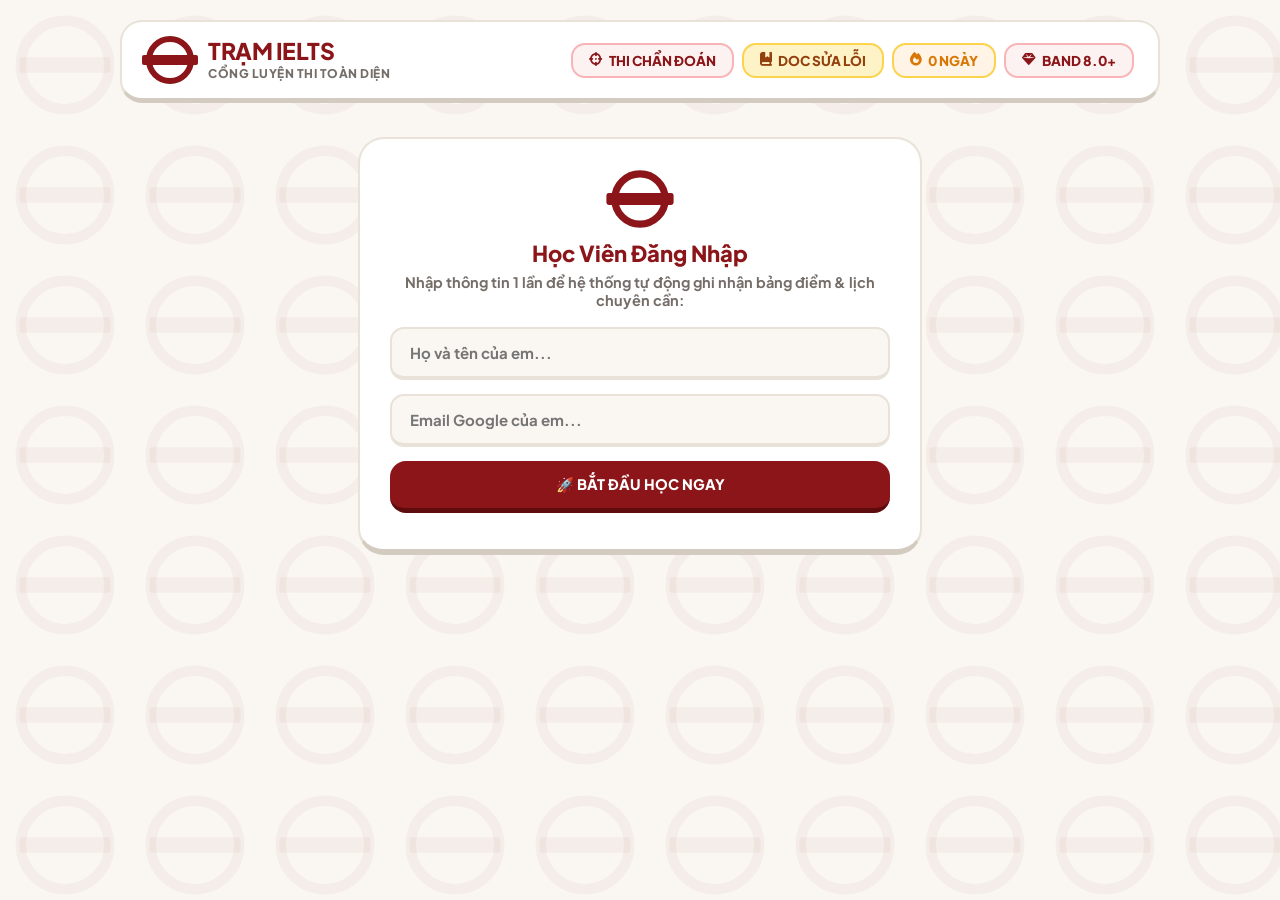
==== commit 617bd770: "Update index.html" ====
--- a/index.html
+++ b/index.html
@@ -91,6 +91,7 @@
     .btn-3d:active { transform: translateY(3px); box-shadow: none !important; }
     .btn-3d-red { background: var(--tram-red); color: #FFFFFF !important; border-bottom: 5px solid var(--tram-red-shadow); }
     .btn-3d-red:hover { background: var(--tram-red-hover); }
+    .btn-3d-blue { background: #0284C7; color: #FFFFFF !important; border-bottom: 5px solid #0369A1; }
     .btn-3d-white { background: #FFFFFF; color: var(--text-main) !important; border: 2px solid var(--duo-border); border-bottom: 5px solid var(--duo-shadow); }
 
     /* KHUNG LOGIN */
@@ -217,6 +218,10 @@
       </div>
     </div>
     <div style="display: flex; align-items: center; gap: 8px; flex-wrap: wrap;">
+      <!-- NÚT 1: VÀO THI CHẨN ĐOÁN NĂNG LỰC 45 PHÚT -->
+      <a href="diagnostic/index-diag.html" class="duo-pill pill-streak" style="background: #FDF2F2; color: var(--tram-red); border: 2px solid #F8B4B7; text-decoration: none; cursor: pointer;">
+        <i class="fa-solid fa-crosshairs"></i> THI CHẨN ĐOÁN
+      </a>
       <a href="error-notebook.html" class="duo-pill" style="background: #FEF3C7; color: #92400E; border: 2px solid #FCD34D; text-decoration: none; cursor: pointer;">
         <i class="fa-solid fa-book-bookmark"></i> DOC SỬA LỖI
       </a>
@@ -302,6 +307,25 @@
     <!-- VIEW HỌC VIÊN -->
     <div id="studentViewSection">
       
+      <!-- BANNER NỔI BẬT: BÀI THI CHẨN ĐOÁN ĐẦU VÀO THÍCH ỨNG -->
+      <div style="background: linear-gradient(135deg, #0284C7 0%, #0369A1 100%); border-radius: 20px; padding: 18px 22px; margin-bottom: 22px; display: flex; justify-content: space-between; align-items: center; flex-wrap: wrap; gap: 14px; box-shadow: 0 4px 0 #075985; color: white;">
+        <div>
+          <div style="display: flex; align-items: center; gap: 8px;">
+            <span style="background: #FFC800; color: #5A3800; font-size: 11.5px; font-weight: 900; padding: 2px 8px; border-radius: 20px;">MIỄN PHÍ</span>
+            <span style="font-size: 13px; font-weight: 800; opacity: 0.95;">(Đo phản xạ TTFI & Two-Tier chống đoán mò)</span>
+          </div>
+          <h3 style="margin: 5px 0 0 0; font-size: 19px; font-weight: 900; color: #FFFFFF;">
+            🎯 BÀI KIỂM TRA CHẨN ĐOÁN NĂNG LỰC ĐẦU VÀO (TEST 1 - 45 PHÚT)
+          </h3>
+          <p style="margin: 4px 0 0 0; font-size: 13px; opacity: 0.95; font-weight: 700;">
+            Kiểm tra 5 kỹ năng (Ngữ pháp, Nghe, Đọc 2 tầng, Dịch viết, Nói) để AI tự động băm nhỏ lộ trình
+          </p>
+        </div>
+        <a href="diagnostic/index-diag.html" class="btn-3d" style="background: #FFFFFF; color: #0284C7 !important; border-bottom: 4px solid rgba(0,0,0,0.18); font-size: 13.5px; padding: 11px 22px;">
+          🚀 VÀO THI NGAY &rarr;
+        </a>
+      </div>
+
       <!-- 1. KHỐI LỘ TRÌNH TỰ ĐỘNG CỦA HỆ THỐNG -->
       <div id="roadmapSectionMount"></div>
 
@@ -330,7 +354,7 @@
           <div class="module-icon">🧠</div>
           <div>
             <h3>1. TỪ VỰNG THÔNG MINH (SPACED REPETITION) <span class="module-badge-tag">CORE</span></h3>
-            <p>5 Hũ trí nhớ lặp lại ngắt quãng • Bảng xếp hạng thi đua • Giữ chuỗi Streak 🔥</p>
+            <p>Học từ mới qua Flashcard • Bảng kiểm tra 30 từ trọn gói • AI Chấm tự động 1 lần 🔥</p>
           </div>
         </div>
         <a href="vocab/index-v.html" class="btn-module-white">HỌC TIẾP &rarr;</a>
@@ -614,7 +638,7 @@
   };
 
   // =========================================================================
-  // 2. SỬA TRIỆT ĐỂ NÚT "XEM LẠI" (ĐIỀU HƯỚNG CHÍNH XÁC VÀO BÀI ĐÃ LÀM)
+  // 2. SỬA TRIỆT ĐỂ NÚT "XEM LẠI" (HỖ TRỢ CẢ PHÒNG THI CHẨN ĐOÁN DIAGNOSTIC)
   // =========================================================================
   function resolveReviewPageUrl(pageUrl, attemptId = '', email = '') {
     if (!pageUrl) return `reading/runner-reading.html?attemptId=${attemptId}&email=${encodeURIComponent(email)}`;
@@ -624,6 +648,7 @@
     // Chuẩn hóa đường dẫn tương đối
     if (target.startsWith('runner-reading.html')) target = 'reading/' + target;
     if (target.startsWith('runner-listening.html')) target = 'listening/' + target;
+    if (target.startsWith('runner-diag.html')) target = 'diagnostic/' + target;
 
     const sep = target.includes('?') ? '&' : '?';
     let finalUrl = target;
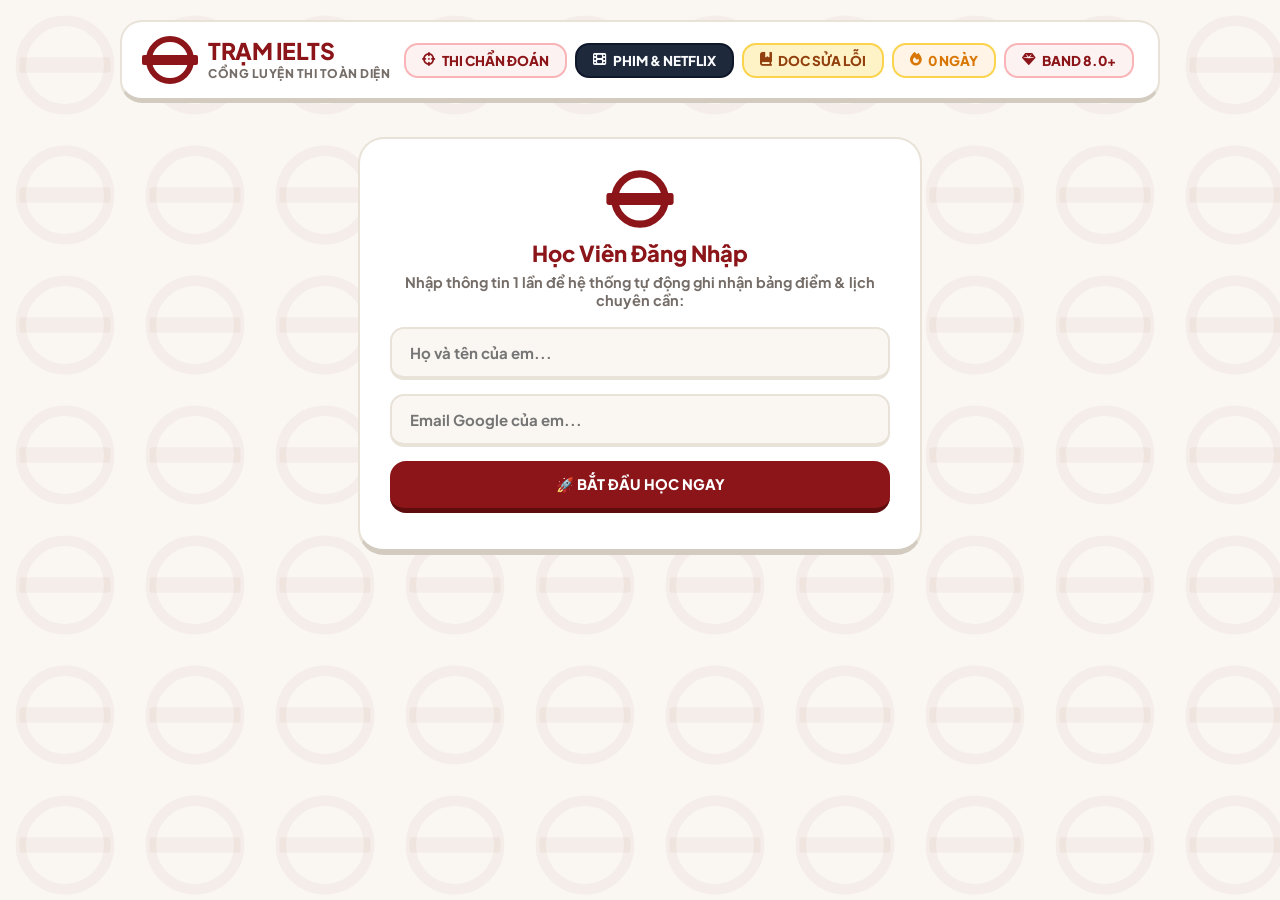
==== commit aa7e4b89: "Update index.html" ====
--- a/index.html
+++ b/index.html
@@ -80,6 +80,7 @@
     }
     .pill-streak { background: #FFF4E5; color: #D97706; border: 2px solid #FCD34D; }
     .pill-red { background: #FDF2F2; color: var(--tram-red); border: 2px solid #F8B4B7; }
+    .pill-dark { background: #1E293B; color: #F8FAFC; border: 2px solid #0F172A; }
 
     /* DUOLINGO 3D BUTTONS */
     .btn-3d {
@@ -218,10 +219,15 @@
       </div>
     </div>
     <div style="display: flex; align-items: center; gap: 8px; flex-wrap: wrap;">
-      <!-- NÚT 1: VÀO THI CHẨN ĐOÁN NĂNG LỰC 45 PHÚT -->
+      <!-- NÚT 1: THI CHẨN ĐOÁN -->
       <a href="diagnostic/index-diag.html" class="duo-pill pill-streak" style="background: #FDF2F2; color: var(--tram-red); border: 2px solid #F8B4B7; text-decoration: none; cursor: pointer;">
         <i class="fa-solid fa-crosshairs"></i> THI CHẨN ĐOÁN
       </a>
+      <!-- NÚT 2: HỌC QUA NETFLIX & PHIM -->
+      <a href="netflix-advisor.html" class="duo-pill pill-dark" style="text-decoration: none; cursor: pointer;">
+        <i class="fa-solid fa-film text-red-500"></i> PHIM & NETFLIX
+      </a>
+      <!-- NÚT 3: DOC SỬA LỖI -->
       <a href="error-notebook.html" class="duo-pill" style="background: #FEF3C7; color: #92400E; border: 2px solid #FCD34D; text-decoration: none; cursor: pointer;">
         <i class="fa-solid fa-book-bookmark"></i> DOC SỬA LỖI
       </a>
@@ -307,14 +313,14 @@
     <!-- VIEW HỌC VIÊN -->
     <div id="studentViewSection">
       
-      <!-- BANNER NỔI BẬT: BÀI THI CHẨN ĐOÁN ĐẦU VÀO THÍCH ỨNG -->
-      <div style="background: linear-gradient(135deg, #0284C7 0%, #0369A1 100%); border-radius: 20px; padding: 18px 22px; margin-bottom: 22px; display: flex; justify-content: space-between; align-items: center; flex-wrap: wrap; gap: 14px; box-shadow: 0 4px 0 #075985; color: white;">
+      <!-- BANNER 1: BÀI THI CHẨN ĐOÁN NĂNG LỰC ĐẦU VÀO -->
+      <div style="background: linear-gradient(135deg, #0284C7 0%, #0369A1 100%); border-radius: 20px; padding: 18px 22px; margin-bottom: 16px; display: flex; justify-content: space-between; align-items: center; flex-wrap: wrap; gap: 14px; box-shadow: 0 4px 0 #075985; color: white;">
         <div>
           <div style="display: flex; align-items: center; gap: 8px;">
             <span style="background: #FFC800; color: #5A3800; font-size: 11.5px; font-weight: 900; padding: 2px 8px; border-radius: 20px;">MIỄN PHÍ</span>
             <span style="font-size: 13px; font-weight: 800; opacity: 0.95;">(Đo phản xạ TTFI & Two-Tier chống đoán mò)</span>
           </div>
-          <h3 style="margin: 5px 0 0 0; font-size: 19px; font-weight: 900; color: #FFFFFF;">
+          <h3 style="margin: 5px 0 0 0; font-size: 18.5px; font-weight: 900; color: #FFFFFF;">
             🎯 BÀI KIỂM TRA CHẨN ĐOÁN NĂNG LỰC ĐẦU VÀO (TEST 1 - 45 PHÚT)
           </h3>
           <p style="margin: 4px 0 0 0; font-size: 13px; opacity: 0.95; font-weight: 700;">
@@ -323,6 +329,25 @@
         </div>
         <a href="diagnostic/index-diag.html" class="btn-3d" style="background: #FFFFFF; color: #0284C7 !important; border-bottom: 4px solid rgba(0,0,0,0.18); font-size: 13.5px; padding: 11px 22px;">
           🚀 VÀO THI NGAY &rarr;
+        </a>
+      </div>
+
+      <!-- BANNER 2: TRUNG TÂM LUYỆN NGHE PHIM ẢNH & YOUTUBE IMMERSION (MỚI) -->
+      <div style="background: linear-gradient(135deg, #141414 0%, #1E1B18 50%, #8B1518 100%); border-radius: 20px; padding: 18px 22px; margin-bottom: 22px; display: flex; justify-content: space-between; align-items: center; flex-wrap: wrap; gap: 14px; box-shadow: 0 4px 0 #5E0C0E; color: white;">
+        <div>
+          <div style="display: flex; align-items: center; gap: 8px;">
+            <span style="background: #E50914; color: #FFFFFF; font-size: 11.5px; font-weight: 900; padding: 2px 8px; border-radius: 20px;">NETFLIX & YOUTUBE</span>
+            <span style="font-size: 13px; font-weight: 800; opacity: 0.95;">(Tracking thời lượng nghe thực & Cố vấn AI)</span>
+          </div>
+          <h3 style="margin: 5px 0 0 0; font-size: 18.5px; font-weight: 900; color: #FFFFFF;">
+            🎬 HỌC TIẾNG ANH QUA PHIM & YOUTUBE THỰC CHIẾN
+          </h3>
+          <p style="margin: 4px 0 0 0; font-size: 13px; opacity: 0.95; font-weight: 700;">
+            Áp dụng Reverse Netflix Method • Tự động phát tiếp giây đã dừng • Chat với Cố vấn AI 24/7
+          </p>
+        </div>
+        <a href="netflix-advisor.html" class="btn-3d" style="background: #FFFFFF; color: #8B1518 !important; border-bottom: 4px solid rgba(0,0,0,0.18); font-size: 13.5px; padding: 11px 22px;">
+          🍿 VÀO HỌC QUA PHIM &rarr;
         </a>
       </div>
 
@@ -523,7 +548,7 @@
       </div>
     </div>
 
-    <!-- ẢNH DANH THIẾP QR ZALO CỦA BẠN (ĐƯỜNG DẪN: assets/zalo-qr.png) -->
+    <!-- ẢNH DANH THIẾP QR ZALO CỦA BẠN (assets/zalo-qr.png) -->
     <div style="margin-bottom:16px;">
       <div style="font-size:12.5px; font-weight:800; color:#334155; margin-bottom:8px;">Quét mã QR Zalo Thầy Phúc để kích hoạt:</div>
       <img src="assets/zalo-qr.png" onerror="this.onerror=null; this.src='zalo-qr.png';" alt="QR Zalo Đinh Nguyên Phúc" style="width:170px; height:170px; border-radius:14px; border:2px solid #E8E2D8; object-fit:cover; margin:0 auto; display:block;">
@@ -572,9 +597,7 @@
   let studentsMap = {};
   let systemSettings = { modules: {} };
 
-  // =========================================================================
-  // 1. CƠ CHẾ SINH MÃ HỌC VIÊN TR-XXXX & KIỂM TRA QUYỀN TRUY CẬP (FREEMIUM)
-  // =========================================================================
+  // 1. CƠ CHẾ SINH MÃ HỌC VIÊN TR-XXXX & KIỂM TRA QUYỀN
   function getOrCreateStudentId() {
     let id = localStorage.getItem('tram_student_id');
     if (!id) {
@@ -637,15 +660,11 @@
     }
   };
 
-  // =========================================================================
-  // 2. SỬA TRIỆT ĐỂ NÚT "XEM LẠI" (HỖ TRỢ CẢ PHÒNG THI CHẨN ĐOÁN DIAGNOSTIC)
-  // =========================================================================
+  // 2. ĐIỀU HƯỚNG NÚT "XEM LẠI" (HỖ TRỢ TOÀN BỘ PHÂN HỆ VÀ DIAGNOSTIC)
   function resolveReviewPageUrl(pageUrl, attemptId = '', email = '') {
     if (!pageUrl) return `reading/runner-reading.html?attemptId=${attemptId}&email=${encodeURIComponent(email)}`;
 
     let target = pageUrl;
-
-    // Chuẩn hóa đường dẫn tương đối
     if (target.startsWith('runner-reading.html')) target = 'reading/' + target;
     if (target.startsWith('runner-listening.html')) target = 'listening/' + target;
     if (target.startsWith('runner-diag.html')) target = 'diagnostic/' + target;
@@ -668,9 +687,7 @@
     return (CONFIG.ADMIN_EMAILS || []).map(e => e.toLowerCase().trim()).includes(email.toLowerCase().trim());
   }
 
-  // =========================================================================
-  // 3. ĐĂNG NHẬP & PHÂN QUYỀN GIAO DIỆN
-  // =========================================================================
+  // 3. ĐĂNG NHẬP & PHÂN QUYỀN
   window.handleStudentLogin = () => {
     const name = document.getElementById('loginNameInput').value.trim();
     const email = document.getElementById('loginEmailInput').value.trim().toLowerCase();
@@ -730,7 +747,6 @@
     }
   }
 
-  // Chặn học sinh bấm vào phân hệ nếu chưa được active (Freemium Gate)
   function bindModuleGateInterceptors() {
     const isUnlocked = isStudentUnlocked();
 
@@ -808,9 +824,7 @@
         if (data && data.success && Array.isArray(data.attempts)) {
           cloudAttempts = data.attempts;
         }
-      } catch (err) {
-        console.warn("⚠️ Dùng dữ liệu trên máy:", err);
-      }
+      } catch (err) {}
     }
 
     const combinedMap = new Map();
